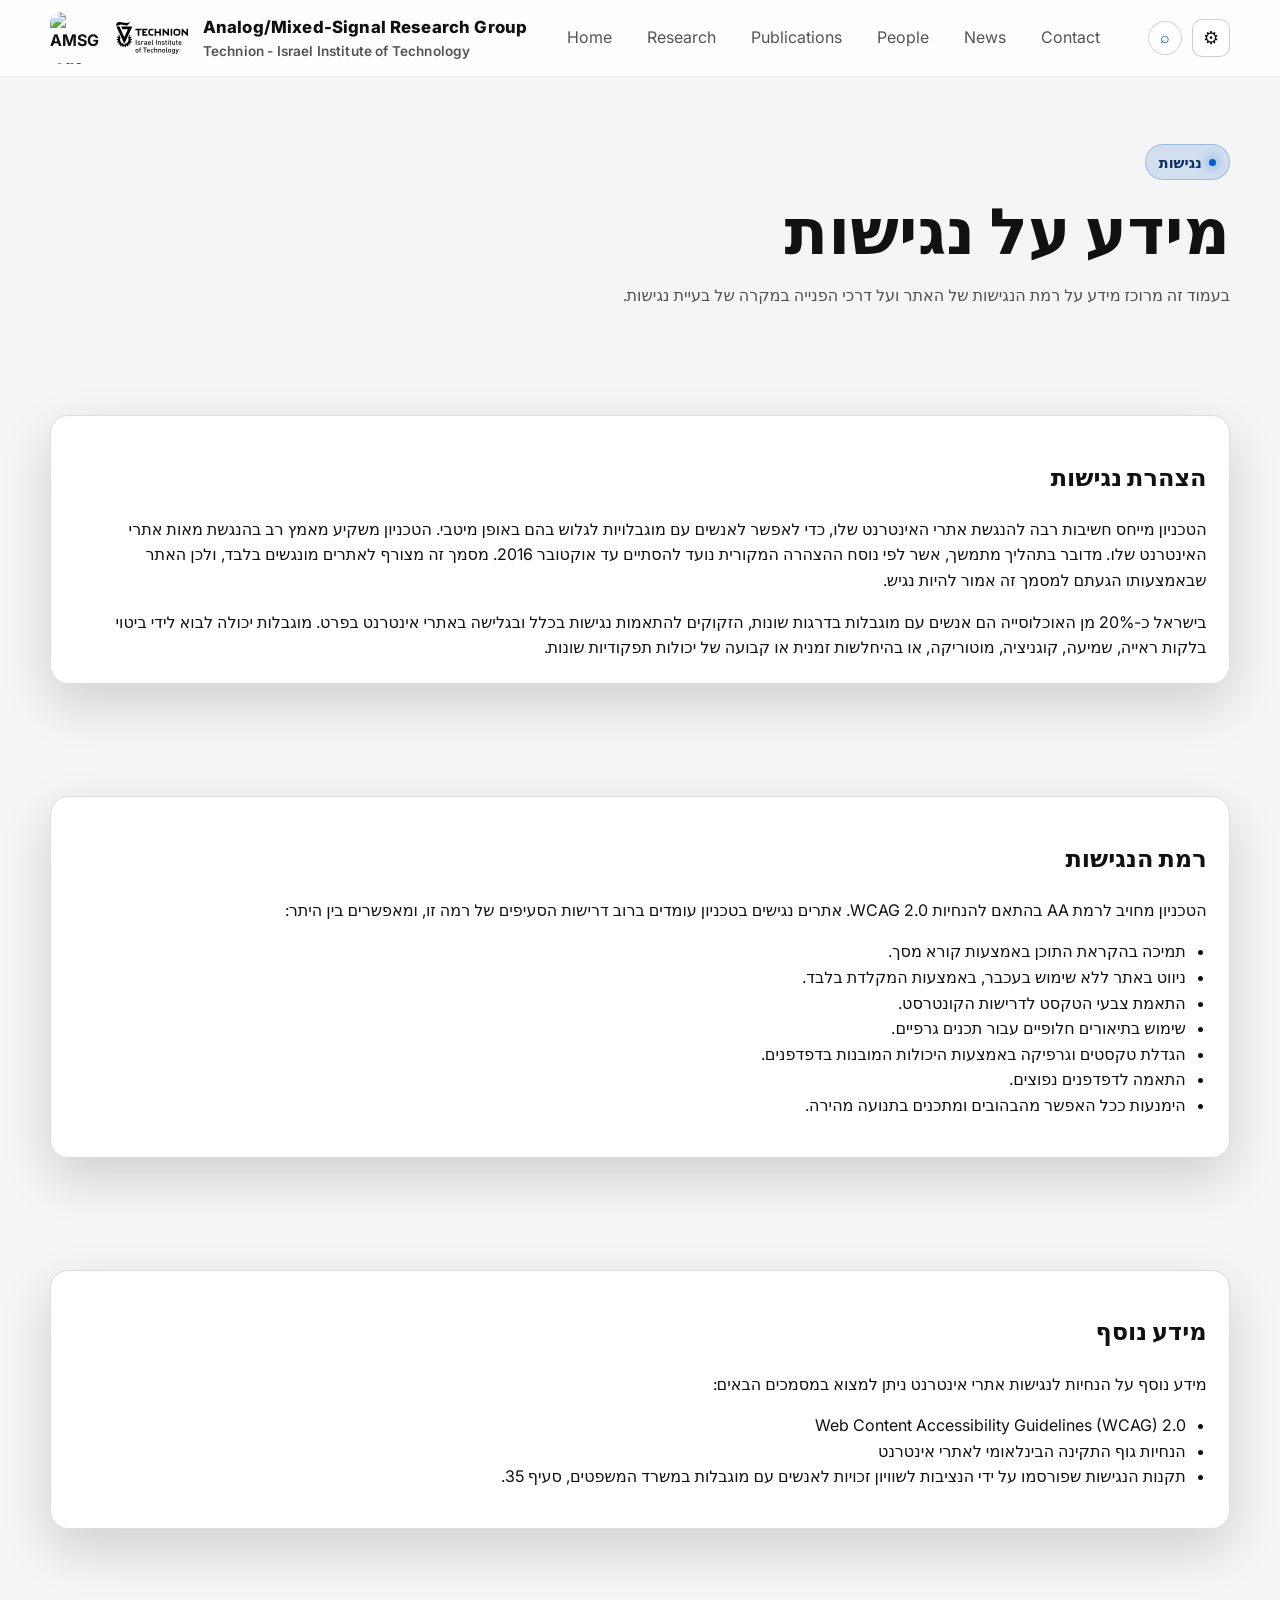
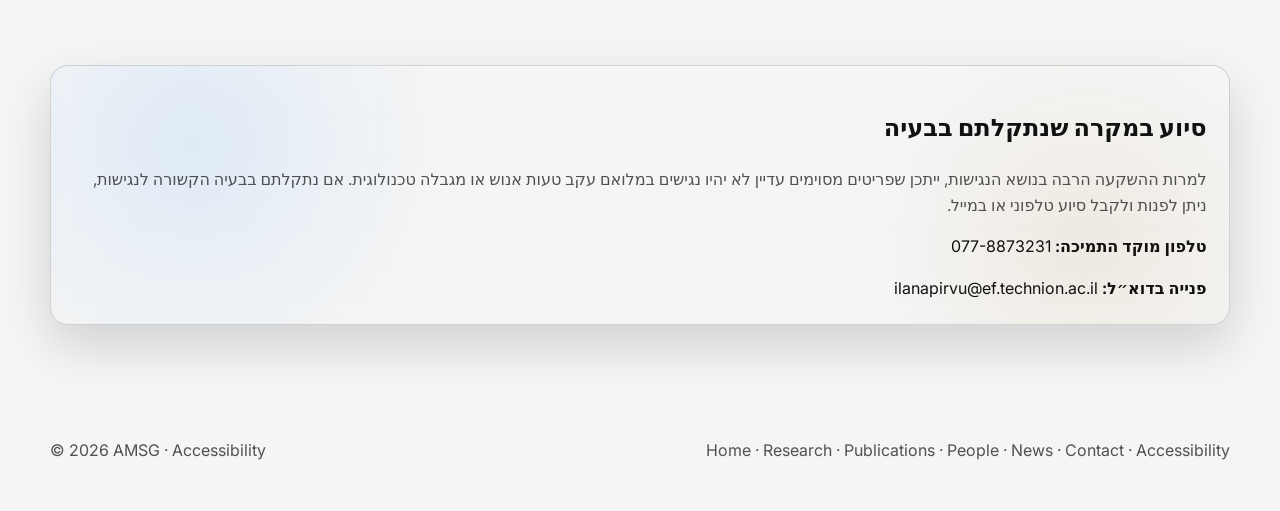
==== accessibility-information.html @ e4f06ca8 "Add accessibility page and improve site search" ====
<!DOCTYPE html>
<html lang="he">
<head>
  <meta charset="UTF-8" />
  <meta name="viewport" content="width=device-width, initial-scale=1.0" />
  <title>מידע על נגישות | AMSG</title>
  <link rel="preconnect" href="https://fonts.googleapis.com">
  <link rel="preconnect" href="https://fonts.gstatic.com" crossorigin>
  <link href="https://fonts.googleapis.com/css2?family=Inter:wght@400;500;600;700;800&display=swap" rel="stylesheet">
  <link rel="stylesheet" href="assets/css/styles.css" />
  <link rel="icon" href="https://ams.net.technion.ac.il/files/2025/11/logo_asmg_2025.png" type="image/png" />
</head>
<body>
  <header class="site-header">
    <div class="container header-inner">
      <a class="brand" href="index.html"><img class="brand-logo" src="https://ams.net.technion.ac.il/files/2025/11/logo_asmg_2025.png" alt="AMSG logo" /><img class="technion-logo" src="assets/img/logo_technion.svg" alt="Technion logo" /><div class="brand-text">Analog/Mixed-Signal Research Group <span>Technion - Israel Institute of Technology</span></div></a>
      <button class="nav-toggle" aria-label="Open menu">☰</button>
      <nav class="site-nav"><ul><li><a href="index.html">Home</a></li><li><a href="research.html">Research</a></li><li><a href="publications.html">Publications</a></li><li><a href="people.html">People</a></li><li><a href="news.html">News</a></li><li><a href="contact.html">Contact</a></li></ul></nav>
      <div class="header-tools" aria-label="Site tools">
        <div class="site-search-desktop">
          <button class="site-search-toggle" type="button" data-search-toggle aria-expanded="false" aria-label="Open search"><span aria-hidden="true">⌕</span></button>
          <form class="site-search site-search--desktop" data-site-search-form role="search" hidden>
            <label class="sr-only">Search site</label>
            <input class="site-search-input" name="q" type="search" placeholder="Search site" autocomplete="off" />
            <button class="site-search-btn" type="submit" aria-label="Search"><span aria-hidden="true">⌕</span></button>
          </form>
        </div>
        <form class="site-search site-search--mobile" data-site-search-form role="search" hidden>
          <label class="sr-only">Search site</label>
          <input class="site-search-input" name="q" type="search" placeholder="Search site" autocomplete="off" />
          <button class="site-search-btn" type="submit" aria-label="Search"><span aria-hidden="true">⌕</span></button>
        </form>
        <div class="a11y-settings" aria-label="Accessibility settings">
          <button id="a11y-settings-toggle" class="a11y-settings-btn" aria-expanded="false" aria-controls="a11y-settings-panel" aria-label="Open accessibility options">⚙</button>
          <div id="a11y-settings-panel" class="a11y-settings-panel" hidden>
            <div class="a11y-setting-group">
              <span class="a11y-setting-label">Font size</span>
              <button type="button" data-a11y-font="increase">A+</button>
              <button type="button" data-a11y-font="reset">A</button>
              <button type="button" data-a11y-font="decrease">A−</button>
            </div>
            <div class="a11y-setting-group">
              <span class="a11y-setting-label">Theme</span>
              <button id="a11y-theme-toggle" type="button" aria-pressed="false">Dark/Light</button>
            </div>
          </div>
        </div>
      </div>
    </div>
  </header>

  <main class="rtl-page">
    <section class="page-hero">
      <div class="container">
        <div class="eyebrow reveal is-visible">נגישות</div>
        <h1 class="section-title reveal is-visible" style="font-size:clamp(2.4rem,5vw,4rem);">מידע על נגישות</h1>
        <p class="reveal is-visible">בעמוד זה מרוכז מידע על רמת הנגישות של האתר ועל דרכי הפנייה במקרה של בעיית נגישות.</p>
      </div>
    </section>

    <section class="section compact">
      <div class="container">
        <article class="card reveal">
          <h2>הצהרת נגישות</h2>
          <p>הטכניון מייחס חשיבות רבה להנגשת אתרי האינטרנט שלו, כדי לאפשר לאנשים עם מוגבלויות לגלוש בהם באופן מיטבי. הטכניון משקיע מאמץ רב בהנגשת מאות אתרי האינטרנט שלו. מדובר בתהליך מתמשך, אשר לפי נוסח ההצהרה המקורית נועד להסתיים עד אוקטובר 2016. מסמך זה מצורף לאתרים מונגשים בלבד, ולכן האתר שבאמצעותו הגעתם למסמך זה אמור להיות נגיש.</p>
          <p>בישראל כ-20% מן האוכלוסייה הם אנשים עם מוגבלות בדרגות שונות, הזקוקים להתאמות נגישות בכלל ובגלישה באתרי אינטרנט בפרט. מוגבלות יכולה לבוא לידי ביטוי בלקות ראייה, שמיעה, קוגניציה, מוטוריקה, או בהיחלשות זמנית או קבועה של יכולות תפקודיות שונות.</p>
        </article>
      </div>
    </section>

    <section class="section compact">
      <div class="container">
        <article class="card reveal delay-1">
          <h2>רמת הנגישות</h2>
          <p>הטכניון מחויב לרמת AA בהתאם להנחיות WCAG 2.0. אתרים נגישים בטכניון עומדים ברוב דרישות הסעיפים של רמה זו, ומאפשרים בין היתר:</p>
          <ul>
            <li>תמיכה בהקראת התוכן באמצעות קורא מסך.</li>
            <li>ניווט באתר ללא שימוש בעכבר, באמצעות המקלדת בלבד.</li>
            <li>התאמת צבעי הטקסט לדרישות הקונטרסט.</li>
            <li>שימוש בתיאורים חלופיים עבור תכנים גרפיים.</li>
            <li>הגדלת טקסטים וגרפיקה באמצעות היכולות המובנות בדפדפנים.</li>
            <li>התאמה לדפדפנים נפוצים.</li>
            <li>הימנעות ככל האפשר מהבהובים ומתכנים בתנועה מהירה.</li>
          </ul>
        </article>
      </div>
    </section>

    <section class="section compact">
      <div class="container">
        <article class="card reveal delay-2">
          <h2>מידע נוסף</h2>
          <p>מידע נוסף על הנחיות לנגישות אתרי אינטרנט ניתן למצוא במסמכים הבאים:</p>
          <ul>
            <li><a href="https://www.w3.org/TR/WCAG20/" target="_blank" rel="noopener">Web Content Accessibility Guidelines (WCAG) 2.0</a></li>
            <li><a href="https://www.w3.org/WAI/standards-guidelines/wcag/" target="_blank" rel="noopener">הנחיות גוף התקינה הבינלאומי לאתרי אינטרנט</a></li>
            <li>תקנות הנגישות שפורסמו על ידי הנציבות לשוויון זכויות לאנשים עם מוגבלות במשרד המשפטים, סעיף 35.</li>
          </ul>
        </article>
      </div>
    </section>

    <section class="section">
      <div class="container">
        <article class="card cta reveal delay-3">
          <h2>סיוע במקרה שנתקלתם בבעיה</h2>
          <p class="section-lead" style="margin-bottom:1rem;">למרות ההשקעה הרבה בנושא הנגישות, ייתכן שפריטים מסוימים עדיין לא יהיו נגישים במלואם עקב טעות אנוש או מגבלה טכנולוגית. אם נתקלתם בבעיה הקשורה לנגישות, ניתן לפנות ולקבל סיוע טלפוני או במייל.</p>
          <p><strong>טלפון מוקד התמיכה:</strong> <a href="tel:0778873231">077-8873231</a></p>
          <p><strong>פנייה בדוא״ל:</strong> <a href="mailto:ilanapirvu@ef.technion.ac.il">ilanapirvu@ef.technion.ac.il</a></p>
        </article>
      </div>
    </section>
  </main>

  <footer class="footer"><div class="container footer-grid"><div>© <span id="year"></span> AMSG · Accessibility</div><div><a href="index.html">Home</a> · <a href="research.html">Research</a> · <a href="publications.html">Publications</a> · <a href="people.html">People</a> · <a href="news.html">News</a> · <a href="contact.html">Contact</a> · <a href="accessibility-information.html">Accessibility</a></div></div></footer>
  <script src="assets/js/main.js"></script>
</body>
</html>
---- assets/css/styles.css ----
:root {
  --bg: #f5f5f5;
  --bg-soft: #e8e8e8;
  --panel: rgba(255,255,255,0.95);
  --panel-strong: rgba(255,255,255,0.98);
  --text: #111;
  --muted: rgba(17,17,17,0.72);
  --line: rgba(17,17,17,0.14);
  --accent: #005fcc;
  --accent-2: #c7a46b;
  --accent-3: #89f0d7;
  --shadow: 0 20px 50px rgba(0,0,0,0.15);
  --radius: 18px;
  --radius-sm: 12px;
  --max: 1180px;
  --font-scale: 1;
}

* { box-sizing: border-box; }
html { scroll-behavior: smooth; }
.sr-only {
  position: absolute;
  width: 1px;
  height: 1px;
  padding: 0;
  margin: -1px;
  overflow: hidden;
  clip: rect(0, 0, 0, 0);
  white-space: nowrap;
  border: 0;
}
body {
  margin: 0;
  font-family: Inter, ui-sans-serif, system-ui, -apple-system, BlinkMacSystemFont, "Segoe UI", sans-serif;
  background: var(--bg);
  color: var(--text);
  line-height: 1.6;
  font-size: calc(100% * var(--font-scale));
}

body.a11y-large-font { --font-scale: 1.25; }
body.a11y-high-contrast {
  --bg: #000;
  --bg-soft: #050506;
  --panel: rgba(255,255,255,0.15);
  --panel-strong: rgba(255,255,255,0.2);
  --text: #f2f7ff;
  --muted: rgba(242,247,255,0.72);
  --line: rgba(255,255,255,0.14);
  --accent: #74b7ff;
  --accent-2: #c7a46b;
  --accent-3: #89f0d7;
  --shadow: 0 20px 50px rgba(0,0,0,0.35);
}
body.a11y-high-contrast .site-header {
  background: rgba(7, 16, 27, 0.7);
  border-bottom-color: rgba(255,255,255,0.07);
}
body.a11y-high-contrast .card,
body.a11y-high-contrast .modal-card,
body.a11y-high-contrast .hero-visual,
body.a11y-high-contrast .team-carousel-frame,
body.a11y-high-contrast .carousel-frame {
  background: linear-gradient(180deg, rgba(255,255,255,0.06), rgba(255,255,255,0.04));
  border-color: rgba(255,255,255,0.14);
  box-shadow: 0 20px 50px rgba(0,0,0,0.35);
}
body.a11y-high-contrast .modal-card {
  background: #1a1a1a;
}
body.a11y-high-contrast .eyebrow {
  background: rgba(116,183,255,0.08);
  border-color: rgba(116,183,255,0.16);
  color: #cfe4ff;
}
body.a11y-high-contrast .brand-text span,
body.a11y-high-contrast .role,
body.a11y-high-contrast .pub-item .venue,
body.a11y-high-contrast .footer a {
  color: #f2f7ff;
}
body.a11y-high-contrast .site-nav a {
  color: rgba(242,247,255,0.72);
}
body.a11y-high-contrast .site-nav a:hover,
body.a11y-high-contrast .site-nav a.active {
  color: #f2f7ff;
  background: rgba(255,255,255,0.06);
}
body.a11y-high-contrast .site-search {
  background: rgba(255,255,255,0.08);
  border-color: rgba(255,255,255,0.16);
}
body.a11y-high-contrast .site-search:focus-within {
  border-color: rgba(116,183,255,0.4);
  box-shadow: 0 0 0 3px rgba(116,183,255,0.16);
}
body.a11y-high-contrast .site-search-btn {
  background: rgba(116,183,255,0.18);
  color: #cfe4ff;
}
body.a11y-high-contrast .site-search-toggle {
  background: rgba(255,255,255,0.08);
  border-color: rgba(255,255,255,0.18);
  color: #cfe4ff;
}
body.a11y-high-contrast .site-search-results {
  background: rgba(10,18,28,0.96);
  border-color: rgba(255,255,255,0.16);
  box-shadow: 0 18px 44px rgba(0,0,0,0.45);
}
body.a11y-high-contrast .site-search-results-meta,
body.a11y-high-contrast .site-search-results-empty,
body.a11y-high-contrast .site-search-result-page {
  color: rgba(242,247,255,0.72);
}
body.a11y-high-contrast .site-search-result {
  border-top-color: rgba(255,255,255,0.08);
}
body.a11y-high-contrast .site-search-result:hover,
body.a11y-high-contrast .site-search-result:focus-visible {
  background: rgba(116,183,255,0.12);
}
body.a11y-high-contrast .site-search-result-title {
  color: #f2f7ff;
}
body.a11y-high-contrast .site-search-result-snippet {
  color: rgba(242,247,255,0.78);
}
body.a11y-high-contrast .hero-slideshow-button,
body.a11y-high-contrast .carousel-button {
  background: rgba(255,255,255,0.12);
  border-color: rgba(255,255,255,0.2);
  color: #ffffff;
}
body.a11y-high-contrast .hero-slideshow-button:hover,
body.a11y-high-contrast .carousel-button:hover {
  background: rgba(255,255,255,0.2);
}

:focus-visible {
  outline: 3px solid var(--accent);
  outline-offset: 3px;
}

a { color: inherit; text-decoration: none; }
img { max-width: 100%; display: block; }

.container { width: min(calc(100% - 2rem), var(--max)); margin: 0 auto; }
.section { padding: 5rem 0; position: relative; }
.section.compact { padding: 3.5rem 0; }
.section-title { font-size: clamp(1.8rem, 3vw, 2.8rem); line-height: 1.1; margin: 0 0 0.75rem; }
.section-lead { max-width: 760px; color: var(--muted); margin: 0 0 2.25rem; }
.eyebrow {
  display: inline-flex; align-items: center; gap: 0.45rem;
  padding: 0.34rem 0.82rem; border-radius: 999px;
  background: rgba(0,95,204,0.14); border: 1px solid rgba(0,95,204,0.28);
  color: #0c2f5f; font-size: 0.9rem; font-weight: 600; margin-bottom: 1rem;
}
.eyebrow::before { content: ""; width: 7px; height: 7px; border-radius: 50%; background: var(--accent); box-shadow: 0 0 12px var(--accent); }

.grid { display: grid; gap: 1.3rem; }
.grid-2 { grid-template-columns: repeat(2, minmax(0, 1fr)); }
.grid-3 { grid-template-columns: repeat(3, minmax(0, 1fr)); }
.grid-4 { grid-template-columns: repeat(4, minmax(0, 1fr)); }

.card {
  background: var(--panel);
  border: 1px solid var(--line);
  border-radius: var(--radius);
  padding: 1.4rem;
  box-shadow: var(--shadow);
  backdrop-filter: blur(10px);
  transition: transform 180ms ease, box-shadow 180ms ease, border-color 180ms ease;
}
.card:hover {
  transform: translateY(-4px);
  box-shadow: 0 28px 60px rgba(0,0,0,0.45);
  border-color: rgba(255,255,255,0.25);
}
.card[data-topic-id] {
  cursor: pointer;
}
.card[data-news-id] {
  cursor: pointer;
}
.card h3, .card h4 { margin-top: 0; margin-bottom: 0.5rem; }
.card p:last-child { margin-bottom: 0; }

.site-header {
  position: sticky; top: 0; z-index: 40;
  background: rgba(255, 255, 255, 0.9);
  backdrop-filter: blur(18px);
  border-bottom: 1px solid rgba(17,17,17,0.07);
}
.header-inner {
  display: flex; align-items: center; justify-content: flex-start;
  min-height: 76px; gap: 1rem;
}
.brand {
  display: flex; align-items: center; gap: 0.9rem; font-weight: 700; letter-spacing: 0.01em;
}
.brand-mark {
  width: 42px; height: 42px; border-radius: 12px;
  background:
    linear-gradient(145deg, rgba(116,183,255,0.35), rgba(199,164,107,0.16)),
    rgba(255,255,255,0.08);
  border: 1px solid rgba(255,255,255,0.18);
  display: grid; place-items: center; position: relative; overflow: hidden;
}
.brand-logo {
  width: 52px;
  height: 52px;
  border-radius: 12px;
  object-fit: cover;
  display: block;
}
.brand-mark::before,
.brand-mark::after {
  content: ""; position: absolute; inset: 8px;
  border: 1px solid rgba(255,255,255,0.2); border-radius: 8px;
}
.brand-mark::after { inset: 15px; }
.brand-text { font-size: 1.05rem; font-weight: 800; }
.brand-text span { display: block; font-size: 0.85rem; font-weight: 600; color: var(--muted); }

@media (max-width: 880px) {
  .brand-text { display: none; }
}

.technion-logo {
  width: 72px;
  height: 40px;
  object-fit: contain;
  display: block;
  flex: 0 0 auto;
}

body.a11y-high-contrast .technion-logo {
  color: #ffffff;
}

.a11y-settings {
  position: relative;
  display: flex;
  align-items: flex-start;
  flex-direction: column;
  gap: 0.4rem;
  z-index: 20;
}
.a11y-settings--collapsed .a11y-settings-panel {
  display: none;
}
.a11y-settings-btn {
  display: inline-flex;
  align-items: center;
  justify-content: center;
  width: 38px;
  height: 38px;
  border-radius: 10px;
  border: 1px solid rgba(17,17,17,0.2);
  background: rgba(255,255,255,0.9);
  color: var(--text);
  font-size: 1.1rem;
  cursor: pointer;
}
.a11y-settings-btn:hover,
.a11y-settings-btn:focus-visible {
  background: rgba(116,183,255,0.18);
  border-color: rgba(116,183,255,0.35);
}

.a11y-settings-handle {
  display: none;
}

.a11y-settings-panel {
  position: absolute;
  top: calc(100% + 0.25rem);
  right: 0;
  min-width: 260px;
  max-width: min(320px, calc(100vw - 2rem));
  background: var(--panel);
  border: 1px solid rgba(17,17,17,0.25);
  border-radius: 14px;
  box-shadow: 0 8px 26px rgba(0,0,0,0.3);
  padding: 0.75rem;
  z-index: 120;
  display: none;
}
.a11y-settings-panel.open {
  display: block;
}
.a11y-settings-hide {
  position: absolute;
  top: 0.4rem;
  left: 0.4rem;
  border: none;
  background: transparent;
  color: var(--text);
  cursor: pointer;
  font-size: 1rem;
  opacity: 0.85;
}
.a11y-settings-hide:hover,
.a11y-settings-hide:focus-visible {
  opacity: 1;
}
.a11y-settings-panel .a11y-setting-group {
  margin-bottom: 0.8rem;
}
.a11y-settings-panel .a11y-setting-group {
  margin-bottom: 0.8rem;
}
.a11y-settings-panel .a11y-setting-group:last-child {
  margin-bottom: 0;
}
.a11y-settings-panel .a11y-setting-label {
  display: block;
  margin-bottom: 0.35rem;
  color: var(--muted);
  font-size: 0.8rem;
  text-transform: uppercase;
  letter-spacing: 0.1em;
}
.a11y-settings-panel button {
  margin-right: 0.35rem;
  margin-bottom: 0.35rem;
  padding: 0.45rem 0.65rem;
  border-radius: 8px;
  border: 1px solid rgba(17,17,17,0.18);
  background: rgba(17,17,17,0.08);
  color: var(--text);
  font-size: 0.85rem;
  cursor: pointer;
}
.a11y-settings-panel button[aria-pressed="true"] {
  background: rgba(0,95,204,0.25);
  border-color: rgba(0,95,204,0.35);
}

.a11y-controls {
  display: flex;
  gap: 0.45rem;
  align-items: center;
}
.a11y-controls--fixed {
  position: fixed;
  top: 1rem;
  right: 1rem;
  flex-direction: column;
  padding: 0.5rem;
  background: rgba(255, 255, 255, 0.92);
  border-radius: 18px;
  border: 1px solid rgba(17, 17, 17, 0.18);
  z-index: 100;
}
body.a11y-high-contrast .a11y-controls--fixed {
  background: rgba(0, 0, 0, 0.45);
  border-color: rgba(255, 255, 255, 0.14);
}
@media (max-width: 760px) {
  .a11y-controls--fixed {
    right: auto;
    left: 1rem;
    top: auto;
    bottom: 1rem;
    z-index: 30;
  }
}
.a11y-controls .a11y-btn {
  display: inline-flex;
  align-items: center;
  justify-content: center;
  width: 38px;
  height: 38px;
  border-radius: 12px;
  border: 1px solid rgba(17,17,17,0.18);
  background: rgba(17,17,17,0.08);
  color: #111;
  font-size: 0.95rem;
  cursor: pointer;
}
.a11y-controls .a11y-btn[aria-pressed="true"] {
  background: rgba(0,95,204,0.18);
  border-color: rgba(0,95,204,0.35);
}
body.a11y-high-contrast .a11y-controls .a11y-btn {
  background: rgba(255,255,255,0.08);
  border-color: rgba(255,255,255,0.18);
  color: #f2f7ff;
}
body.a11y-high-contrast .a11y-controls .a11y-btn[aria-pressed="true"] {
  background: rgba(116,183,255,0.18);
  border-color: rgba(116,183,255,0.35);
}

.nav-toggle { display: none; }
.site-nav { margin-left: auto; }
.header-tools {
  display: flex;
  align-items: center;
  gap: 0.65rem;
  margin-left: 1rem;
  position: relative;
}
.site-search-desktop {
  position: relative;
}
.site-search {
  display: flex;
  align-items: center;
  gap: 0.45rem;
  position: relative;
  padding: 0.35rem 0.4rem 0.35rem 0.8rem;
  border-radius: 999px;
  border: 1px solid rgba(17,17,17,0.14);
  background: rgba(255,255,255,0.88);
  box-shadow: 0 10px 24px rgba(17,17,17,0.06);
}
.site-search[hidden] {
  display: none !important;
}
.site-search--desktop {
  position: absolute;
  top: calc(100% + 0.45rem);
  right: 0;
  min-width: min(18rem, 28vw);
  z-index: 30;
}
.site-search--mobile {
  display: none;
  min-width: min(20rem, 30vw);
}
.site-search:focus-within {
  border-color: rgba(0,95,204,0.4);
  box-shadow: 0 0 0 3px rgba(0,95,204,0.12);
}
.site-search-input {
  width: 100%;
  min-width: 0;
  border: none;
  background: transparent;
  color: var(--text);
  font: inherit;
  outline: none;
}
.site-search-input::placeholder {
  color: var(--muted);
}
.site-search-results {
  position: absolute;
  top: calc(100% + 0.55rem);
  left: 0;
  right: 0;
  max-height: min(26rem, 70vh);
  overflow-y: auto;
  background: rgba(255,255,255,0.98);
  border: 1px solid rgba(17,17,17,0.12);
  border-radius: 18px;
  box-shadow: 0 18px 44px rgba(17,17,17,0.14);
  padding: 0.4rem 0;
  z-index: 50;
}
.site-search-results[hidden] {
  display: none !important;
}
.site-search-results-meta,
.site-search-results-empty {
  padding: 0.45rem 0.95rem 0.6rem;
  color: var(--muted);
  font-size: 0.82rem;
}
.site-search-result {
  display: block;
  padding: 0.7rem 0.95rem;
  border-top: 1px solid rgba(17,17,17,0.06);
}
.site-search-result:first-of-type {
  border-top: none;
}
.site-search-result:hover,
.site-search-result:focus-visible {
  background: rgba(0,95,204,0.08);
}
.site-search-result-page {
  color: var(--muted);
  font-size: 0.74rem;
  font-weight: 700;
  letter-spacing: 0.06em;
  text-transform: uppercase;
}
.site-search-result-title {
  color: var(--text);
  font-size: 0.98rem;
  font-weight: 700;
  line-height: 1.3;
  margin-top: 0.18rem;
}
.site-search-result-snippet {
  color: var(--muted);
  font-size: 0.88rem;
  line-height: 1.45;
  margin-top: 0.28rem;
}
.site-search-toggle,
.site-search-btn {
  display: inline-flex;
  align-items: center;
  justify-content: center;
  width: 34px;
  height: 34px;
  border-radius: 999px;
  border: none;
  background: rgba(0,95,204,0.12);
  color: #004dd4;
  cursor: pointer;
  font-size: 1rem;
}
.site-search-toggle {
  border: 1px solid rgba(17,17,17,0.18);
  background: rgba(255,255,255,0.9);
}
.site-search-toggle[aria-expanded="true"] {
  background: rgba(0,95,204,0.14);
  border-color: rgba(0,95,204,0.3);
}
.site-search-toggle:hover,
.site-search-toggle:focus-visible,
.site-search-btn:hover,
.site-search-btn:focus-visible {
  background: rgba(0,95,204,0.18);
}
.site-nav ul {
  display: flex; list-style: none; gap: 0.3rem; padding: 0; margin: 0;
}
.site-nav a {
  display: inline-flex; padding: 0.72rem 0.95rem; color: var(--muted); border-radius: 10px; transition: 180ms ease;
}
.site-nav a:hover, .site-nav a.active { color: var(--text); background: rgba(0,0,0,0.06); }

.hero { padding: 6.5rem 0 4rem; overflow: clip; }
.hero-grid { display: grid; grid-template-columns: 1.1fr 0.9fr; gap: 2rem; align-items: center; }
.hero h1 {
  font-size: clamp(2.6rem, 6vw, 4.7rem);
  line-height: 0.96; letter-spacing: -0.04em; margin: 0 0 1rem;
}
.hero p { font-size: 1.08rem; color: var(--muted); max-width: 660px; }
.hero-actions { display: flex; flex-wrap: wrap; gap: 0.9rem; margin-top: 1.6rem; }
.publication-nav { display: flex; flex-wrap: wrap; gap: 0.8rem; margin-bottom: 1.4rem; }
.publication-nav--center {
  justify-content: center;
}
.btn {
  display: inline-flex; align-items: center; justify-content: center; gap: 0.55rem;
  padding: 0.92rem 1.18rem; border-radius: 12px; font-weight: 600;
  border: 1px solid rgba(255,255,255,0.12); transition: transform 180ms ease, background 180ms ease, border-color 180ms ease;
}
.btn:hover { transform: translateY(-2px); }
.btn-primary { background: linear-gradient(135deg, rgba(116,183,255,0.22), rgba(116,183,255,0.08)); border-color: rgba(116,183,255,0.25); }
.btn-secondary { background: linear-gradient(135deg, rgba(116,183,255,0.22), rgba(116,183,255,0.08)); border-color: rgba(116,183,255,0.25); }

.hero-visual {
  position: relative; min-height: 420px; border-radius: 30px; overflow: hidden;
  background: linear-gradient(180deg, rgba(255,255,255,0.04), rgba(255,255,255,0.02));
  border: 1px solid rgba(255,255,255,0.09);
  box-shadow: var(--shadow);
}
.chip-gallery-slideshow {
  min-height: 340px;
  margin-top: 1rem;
}
.slideshow-caption {
  padding: 0.9rem 1rem 0;
  font-size: 1.05rem;
  font-weight: 700;
  color: var(--text);
}
.hero-slides,
.hero-overlay {
  position: absolute;
  inset: 0;
}
.hero-slides {
  z-index: 0;
}
.hero-slide {
  position: absolute;
  inset: 0;
  opacity: 0;
  transition: opacity 500ms ease;
  background-position: center;
  background-repeat: no-repeat;
  background-size: cover;
}
.hero-slide.is-active {
  opacity: 1;
}
.hero-slide::after {
  content: "";
  position: absolute;
  inset: 0;
  background:
    linear-gradient(180deg, rgba(5,10,18,0.2), rgba(5,10,18,0.56)),
    radial-gradient(circle at 52% 42%, rgba(116,183,255,0.18), transparent 23%),
    radial-gradient(circle at 70% 70%, rgba(199,164,107,0.14), transparent 17%);
}
.hero-slide--contain {
  background-size: contain;
  background-color: rgba(6, 12, 20, 0.96);
}
.hero-overlay {
  z-index: 1;
  pointer-events: none;
}
.hero-slideshow-controls {
  position: absolute;
  right: 1rem;
  bottom: 1rem;
  z-index: 2;
  display: flex;
  align-items: center;
  gap: 0.7rem;
}
.hero-slideshow-button,
.hero-slideshow-dot {
  border: 1px solid rgba(255,255,255,0.18);
  background: rgba(7,16,27,0.7);
  color: #ffffff;
}
.hero-slideshow-button {
  width: 42px;
  height: 42px;
  border-radius: 14px;
  display: grid;
  place-items: center;
  font-size: 1.2rem;
  cursor: pointer;
  transition: transform 180ms ease, background 180ms ease, border-color 180ms ease;
}
.hero-slideshow-button:hover {
  transform: translateY(-2px);
  background: rgba(116,183,255,0.18);
  border-color: rgba(116,183,255,0.3);
}
.hero-slideshow-dots {
  display: flex;
  align-items: center;
  gap: 0.45rem;
}
.hero-slideshow-dot {
  width: 10px;
  height: 10px;
  border-radius: 999px;
  padding: 0;
  cursor: pointer;
  transition: transform 180ms ease, background 180ms ease, border-color 180ms ease;
}
.hero-slideshow-dot.is-active {
  transform: scale(1.15);
  background: var(--accent);
  border-color: rgba(116,183,255,0.4);
}
.hero-chip {
  position: absolute; inset: auto 11% 13% 11%; min-height: 240px;
  border-radius: 26px; transform: perspective(1200px) rotateX(58deg) rotateZ(-23deg);
  background:
    linear-gradient(180deg, rgba(255,255,255,0.15), rgba(255,255,255,0.05)),
    radial-gradient(circle at center, rgba(116,183,255,0.13), transparent 60%),
    #0b1626;
  border: 1px solid rgba(255,255,255,0.14);
  overflow: hidden;
}
.hero-chip::before {
  content: ""; position: absolute; inset: 12px;
  background-image:
    linear-gradient(rgba(116,183,255,0.14) 1px, transparent 1px),
    linear-gradient(90deg, rgba(116,183,255,0.14) 1px, transparent 1px);
  background-size: 42px 42px;
  opacity: 0.7;
  border-radius: 20px;
}
.hero-chip::after {
  content: ""; position: absolute; left: 10%; right: 10%; top: 48%; height: 3px;
  background: linear-gradient(90deg, transparent, rgba(137,240,215,0.95), transparent);
  box-shadow: 0 0 20px rgba(137,240,215,0.55);
  animation: pulseLine 3.8s ease-in-out infinite;
}
.hero-orbit, .hero-node { position: absolute; border-radius: 50%; }
.hero-orbit {
  inset: 10% 12%; border: 1px solid rgba(255,255,255,0.08); animation: spin 36s linear infinite;
}
.hero-node {
  width: 14px; height: 14px; background: rgba(116,183,255,0.95); box-shadow: 0 0 18px rgba(116,183,255,0.75);
}
.node-a { top: 15%; left: 16%; animation: floatY 6s ease-in-out infinite; }
.node-b { top: 24%; right: 18%; background: rgba(199,164,107,0.95); box-shadow: 0 0 18px rgba(199,164,107,0.65); animation: floatY 7s ease-in-out infinite reverse; }
.node-c { bottom: 18%; right: 24%; animation: floatY 5.6s ease-in-out infinite; }
.hero-tag {
  position: absolute; padding: 0.55rem 0.8rem; border-radius: 999px; font-size: 0.84rem;
  background: rgba(7,16,27,0.76); border: 1px solid rgba(255,255,255,0.12); color: #d6e8ff;
}
.tag-1 { top: 18%; left: 10%; animation: drift 7s ease-in-out infinite; }
.tag-2 { top: 26%; right: 8%; animation: drift 8s ease-in-out infinite reverse; }
.tag-3 { bottom: 14%; left: 14%; animation: drift 6.5s ease-in-out infinite; }

.kpis {
  margin-top: 2rem;
  grid-template-columns: 1fr 1fr 1.15fr;
}
.kpi { padding: 1.15rem 1.25rem; }
.kpi strong { display: block; font-size: 1.8rem; line-height: 1; margin-bottom: 0.35rem; }
.kpi span { color: var(--muted); font-size: 0.96rem; }

.timeline { position: relative; display: grid; gap: 1rem; }
.timeline::before {
  content: ""; position: absolute; top: 0; bottom: 0; left: 14px; width: 1px; background: rgba(17,17,17,0.16);
}
.timeline-item { position: relative; padding-left: 2.4rem; }
.timeline-item::before {
  content: ""; position: absolute; top: 0.9rem; left: 8px; width: 12px; height: 12px; border-radius: 50%;
  background: var(--accent); box-shadow: 0 0 0 4px rgba(116,183,255,0.12);
}
.meta { color: var(--muted); font-size: 0.95rem; }

.list-clean { list-style: none; padding: 0; margin: 0; }
.list-clean li { padding: 0.8rem 0; border-bottom: 1px solid rgba(255,255,255,0.08); }
.list-clean li:last-child { border-bottom: 0; }
.project-card { cursor: pointer; }
.project-card h3 { margin-bottom: 0.65rem; }
.project-status {
  margin-bottom: 0.85rem;
}
.project-status::before {
  box-shadow: none;
}
.project-status--open {
  background: rgba(0, 122, 58, 0.18);
  border-color: rgba(0, 122, 58, 0.35);
  color: #0d4f2f;
}
.project-status--open::before {
  background: #008b4d;
}
.project-status--taken {
  background: rgba(160, 120, 55, 0.22);
  border-color: rgba(160, 120, 55, 0.38);
  color: #6a420e;
}
.project-status--taken::before {
  background: #a06f3f;
}
.project-status--closed {
  background: rgba(90, 90, 90, 0.1);
  border-color: rgba(90, 90, 90, 0.25);
  color: #2e2e2e;
}
.project-status--closed::before {
  background: rgba(50, 50, 50, 0.85);
}

.people-card { padding-top: 1.1rem; }

.home-section {
  position: relative;
}
.home-section .container {
  position: relative;
  z-index: 1;
}
.home-section--vision {
  background:
    linear-gradient(180deg, rgba(0,95,204,0.05), rgba(0,95,204,0.02)),
    rgba(255,255,255,0.2);
}
.home-section--highlights {
  background:
    linear-gradient(180deg, rgba(137,240,215,0.08), rgba(116,183,255,0.03)),
    rgba(255,255,255,0.1);
}
.home-section--news {
  background:
    linear-gradient(180deg, rgba(199,164,107,0.08), rgba(199,164,107,0.03)),
    rgba(255,255,255,0.14);
}
.home-section--publications {
  background:
    linear-gradient(180deg, rgba(17,17,17,0.05), rgba(17,17,17,0.015)),
    rgba(255,255,255,0.08);
}
.home-section--cta {
  background:
    linear-gradient(180deg, rgba(116,183,255,0.07), rgba(199,164,107,0.03)),
    rgba(255,255,255,0.12);
}

body.a11y-high-contrast .home-section--vision {
  background:
    linear-gradient(180deg, rgba(116,183,255,0.14), rgba(116,183,255,0.06)),
    rgba(255,255,255,0.03);
}
body.a11y-high-contrast .home-section--highlights {
  background:
    linear-gradient(180deg, rgba(137,240,215,0.12), rgba(116,183,255,0.06)),
    rgba(255,255,255,0.025);
}
body.a11y-high-contrast .home-section--news {
  background:
    linear-gradient(180deg, rgba(199,164,107,0.16), rgba(199,164,107,0.07)),
    rgba(255,255,255,0.025);
}
body.a11y-high-contrast .home-section--publications {
  background:
    linear-gradient(180deg, rgba(255,255,255,0.08), rgba(255,255,255,0.03)),
    rgba(255,255,255,0.015);
}
body.a11y-high-contrast .home-section--cta {
  background:
    linear-gradient(180deg, rgba(116,183,255,0.11), rgba(199,164,107,0.06)),
    rgba(255,255,255,0.02);
}

.people-section {
  position: relative;
}
.people-section .container {
  position: relative;
  z-index: 1;
}
.people-section--pi {
  background:
    linear-gradient(180deg, rgba(0,95,204,0.05), rgba(0,95,204,0.02)),
    rgba(255,255,255,0.22);
}
.people-section--staff {
  background:
    linear-gradient(180deg, rgba(199,164,107,0.08), rgba(199,164,107,0.03)),
    rgba(255,255,255,0.1);
}
.people-section--students {
  background:
    linear-gradient(180deg, rgba(116,183,255,0.07), rgba(137,240,215,0.03)),
    rgba(255,255,255,0.16);
}
.people-section--alumni {
  background:
    linear-gradient(180deg, rgba(17,17,17,0.05), rgba(17,17,17,0.02)),
    rgba(255,255,255,0.06);
}

body.a11y-high-contrast .people-section--pi {
  background:
    linear-gradient(180deg, rgba(116,183,255,0.14), rgba(116,183,255,0.06)),
    rgba(255,255,255,0.03);
}
body.a11y-high-contrast .people-section--staff {
  background:
    linear-gradient(180deg, rgba(199,164,107,0.16), rgba(199,164,107,0.07)),
    rgba(255,255,255,0.025);
}
body.a11y-high-contrast .people-section--students {
  background:
    linear-gradient(180deg, rgba(137,240,215,0.12), rgba(116,183,255,0.06)),
    rgba(255,255,255,0.03);
}
body.a11y-high-contrast .people-section--alumni {
  background:
    linear-gradient(180deg, rgba(255,255,255,0.08), rgba(255,255,255,0.03)),
    rgba(255,255,255,0.015);
}

.people-card[data-person-id] { cursor: pointer; }
.avatar {
  width: 72px; height: 72px; border-radius: 18px;
  background: linear-gradient(145deg, rgba(116,183,255,0.22), rgba(199,164,107,0.16));
  border: 1px solid rgba(255,255,255,0.14);
  display: grid; place-items: center; font-weight: 700; margin-bottom: 0.9rem;
  overflow: hidden;
}

.avatar img {
  width: 100%;
  height: 100%;
  object-fit: cover;
  display: block;
}
.role { color: var(--muted); font-weight: 600; font-size: 0.95rem; }
.person-meta { color: var(--muted); font-size: 0.94rem; }

.pub-item { display: grid; gap: 0.3rem; }
.pub-item .venue { color: var(--muted); font-size: 0.95rem; }
.pub-item .authors { color: var(--muted); font-size: 0.95rem; }
.pub-item .year { color: #002f6c; font-weight: 700; font-size: 0.94rem; }

body.a11y-high-contrast .pub-item .year { color: #a8d7ff; }

.rtl-page {
  direction: rtl;
  text-align: right;
}
.rtl-page p,
.rtl-page li,
.rtl-page h1,
.rtl-page h2,
.rtl-page h3 {
  text-align: right;
}
.rtl-page ul {
  padding-right: 1.3rem;
  padding-left: 0;
}
.rtl-page .section-lead {
  max-width: none;
}

.cta {
  overflow: hidden;
  background:
    radial-gradient(circle at 12% 30%, rgba(116,183,255,0.17), transparent 24%),
    radial-gradient(circle at 88% 70%, rgba(199,164,107,0.14), transparent 20%),
    linear-gradient(180deg, rgba(255,255,255,0.06), rgba(255,255,255,0.03));
}

.footer {
  padding: 2rem 0 3rem; color: var(--muted); border-top: 1px solid rgba(255,255,255,0.08);
}
.footer-grid { display: flex; justify-content: space-between; gap: 1rem; flex-wrap: wrap; }
.footer a { color: var(--muted); }

.reveal {
  --reveal-y: 20px;
  opacity: 0;
  transform: translateY(var(--reveal-y));
  transition: opacity 700ms ease, transform 700ms ease;
}
.reveal.is-visible {
  --reveal-y: 0px;
  opacity: 1;
}
.card.reveal.is-visible:hover {
  transform: translateY(-4px);
}
.delay-1 { transition-delay: 120ms; }
.delay-2 { transition-delay: 220ms; }
.delay-3 { transition-delay: 320ms; }

.table-like { width: 100%; border-collapse: collapse; }
.table-like tr + tr td { border-top: 1px solid rgba(255,255,255,0.08); }
.table-like td { padding: 0.95rem 0.2rem; vertical-align: top; }
.table-like td:first-child { width: 32%; color: #dbe9fb; font-weight: 600; padding-right: 1rem; }
.team-carousel {
  display: grid;
  grid-template-columns: auto 1fr auto;
  gap: 0.75rem;
  align-items: center;
  margin-top: 1.15rem;
}
.team-carousel-track {
  display: grid;
  grid-template-columns: repeat(2, minmax(0, 1fr));
  gap: 0.9rem;
}
.team-carousel-frame {
  position: relative;
  min-height: 260px;
  border-radius: 20px;
  overflow: hidden;
  border: 1px solid rgba(255,255,255,0.12);
  background: rgba(255,255,255,0.04);
}
.team-carousel-image {
  width: 100%;
  height: 220px;
  object-fit: cover;
  display: block;
}
.team-carousel-button {
  width: 42px;
  height: 42px;
  border-radius: 14px;
  border: 1px solid rgba(0,0,0,0.18);
  background: rgba(0,0,0,0.08);
  color: var(--text);
  font-size: 1.2rem;
  display: grid;
  place-items: center;
  cursor: pointer;
  transition: transform 180ms ease, background 180ms ease, border-color 180ms ease;
}
.team-carousel-button:hover {
  transform: translateY(-2px);
  background: rgba(116,183,255,0.18);
  border-color: rgba(116,183,255,0.3);
}
.team-carousel-caption {
  padding: 0.9rem 1rem 1rem;
}
.team-carousel-name {
  display: -webkit-box;
  overflow: hidden;
  font-size: 1.1rem;
  font-weight: 700;
  line-height: 1.3;
  min-height: calc(1.3em * 2);
  color: var(--text);
  -webkit-box-orient: vertical;
  -webkit-line-clamp: 2;
}
.team-carousel-dots {
  display: flex;
  flex-wrap: wrap;
  gap: 0.45rem;
  margin-top: 1rem;
  justify-content: center;
}
.team-carousel-dot {
  width: 10px;
  height: 10px;
  border-radius: 999px;
  padding: 0;
  border: 1px solid rgba(0,0,0,0.18);
  background: rgba(0,0,0,0.08);
  cursor: pointer;
  transition: transform 180ms ease, background 180ms ease, border-color 180ms ease;
}
.team-carousel-dot.is-active {
  transform: scale(1.15);
  background: var(--accent);
  border-color: rgba(116,183,255,0.35);
}
.team-carousel-actions {
  margin-top: 1.1rem;
}

.page-hero { padding: 4.2rem 0 2.2rem; }
.page-hero p { max-width: 760px; color: var(--muted); }

.notice {
  padding: 0.9rem 1rem; border-radius: 12px;
  background: rgba(116,183,255,0.08); border: 1px solid rgba(116,183,255,0.16); color: #d8e7ff;
}

@keyframes pulseLine {
  0%, 100% { opacity: 0.35; transform: translateY(-15px); }
  50% { opacity: 1; transform: translateY(18px); }
}
@keyframes floatY {
  0%, 100% { transform: translateY(0); }
  50% { transform: translateY(-12px); }
}
@keyframes drift {
  0%, 100% { transform: translateY(0) translateX(0); }
  50% { transform: translateY(-8px) translateX(4px); }
}
@keyframes spin {
  from { transform: rotate(0deg); }
  to { transform: rotate(360deg); }
}

@media (max-width: 980px) {
  .hero-grid, .grid-4, .grid-3, .grid-2 { grid-template-columns: 1fr 1fr; }
  .hero-grid { grid-template-columns: 1fr; }
}

@media (max-width: 760px) {
  .header-inner {
    gap: 0.75rem;
    flex-wrap: wrap;
  }
  .brand {
    gap: 0.65rem;
  }
  .brand-logo {
    width: 46px;
    height: 46px;
  }
  .technion-logo {
    width: 62px;
    height: 34px;
  }

  .site-nav {
    position: fixed; inset: 76px 1rem auto 1rem; background: rgba(255,255,255,0.96); border: 1px solid rgba(17,17,17,0.15);
    border-radius: 18px; padding: 4.55rem 0.7rem 0.7rem; transform: translateY(-8px); opacity: 0; pointer-events: none; transition: 180ms ease;
    z-index: 105;
  }
  .site-nav.open { transform: translateY(0); opacity: 1; pointer-events: auto; }
  .site-nav ul { flex-direction: column; }
  .header-tools {
    position: fixed;
    inset: 88px 1.75rem auto 1.75rem;
    margin-left: 0;
    align-items: flex-start;
    opacity: 0;
    pointer-events: none;
    z-index: 106;
  }
  .site-nav.open ~ .header-tools {
    opacity: 1;
    pointer-events: auto;
  }
  .site-search-desktop {
    display: block;
    flex: 0 0 auto;
  }
  .site-search--mobile {
    min-width: 0;
    flex: 1 1 auto;
    background: rgba(255,255,255,0.98);
  }
  .site-search--mobile:not([hidden]) {
    display: flex;
  }
  .site-search-results {
    max-height: min(22rem, 55vh);
  }
  .a11y-settings {
    flex: 0 0 auto;
  }
  .a11y-settings-panel {
    position: fixed;
    top: 8.4rem;
    left: 1rem;
    right: 1rem;
    min-width: 0;
    max-width: none;
  }

  .site-nav a {
    color: #111;
  }
  .site-nav a:hover,
  .site-nav a.active {
    color: #004dd4;
    background: rgba(0,77,204,0.1);
  }
  .nav-toggle {
    margin-left: auto;
    display: inline-flex; align-items: center; justify-content: center; width: 46px; height: 46px;
    background: rgba(255,255,255,0.05); border: 1px solid rgba(255,255,255,0.1); color: var(--text); border-radius: 12px;
  }
  .grid-4, .grid-3, .grid-2 { grid-template-columns: 1fr; }
  .hero { padding-top: 4.8rem; }
  .hero-visual { min-height: 320px; }
  .hero-slideshow-controls {
    right: 0.75rem;
    bottom: 0.75rem;
  }
  .section { padding: 4rem 0; }
  .team-carousel {
    grid-template-columns: 1fr;
  }
  .team-carousel-track {
    grid-template-columns: 1fr;
  }
  .team-carousel-button {
    display: none;
  }
}

/* Modal (pop-up) */
.modal {
  display: none;
  position: fixed; inset: 0;
  z-index: 80;
  align-items: center; justify-content: center;
  background: rgba(0,0,0,0.7);
  padding: 2.5rem 1.2rem;
}
.modal.active { display: flex; }
.modal-card {
  width: min(760px, 95vw);
  background: rgba(255, 255, 255, 0.98);
  border: 1px solid rgba(17,17,17,0.15);
  border-radius: 24px;
  box-shadow: 0 24px 52px rgba(0,0,0,0.24);
  padding: 1.6rem;
  position: relative;
}
.modal-body {
  min-height: 140px;
  color: var(--text);
}
.modal-close {
  position: absolute; top: 0.85rem; right: 0.85rem;
  width: 42px; height: 42px; border-radius: 14px;
  border: 1px solid rgba(0,0,0,0.16);
  background: rgba(0,0,0,0.08);
  color: var(--text); font-size: 1.2rem;
  display: grid; place-items: center; cursor: pointer;
}
.modal-header { display: grid; grid-template-columns: auto 1fr; gap: 1rem; align-items: center; margin-bottom: 1rem; }
.modal-avatar { width: 60px; height: 60px; border-radius: 18px; overflow: hidden; border: 1px solid var(--line); }
.modal-avatar img { width: 100%; height: 100%; object-fit: cover; display: block; }
.modal-name { margin: 0; font-size: 1.4rem; }
.modal-role { color: var(--muted); margin-top: 0.2rem; }
.modal-body { color: var(--text); }
.modal-body p { margin: 0 0 1rem; }
  .modal-contact { margin: 1rem 0 0.5rem; }
  .modal-contact h3 { margin: 0 0 0.3rem; font-size: 0.95rem; color: var(--muted); letter-spacing: 0.02em; text-transform: uppercase; }
  .modal-contact-list { margin: 0; padding-left: 0; color: var(--muted); list-style: none; }
  .modal-contact-list li { display: flex; align-items: center; gap: 0.55rem; margin-bottom: 0.45rem; }
  .modal-contact-list svg { width: 16px; height: 16px; flex-shrink: 0; fill: var(--muted); }
  .modal-body ul { margin: 0; padding-left: 1.2rem; color: var(--muted); }
  .modal-body li { margin-bottom: 0.6rem; }
  .modal-actions { display: flex; flex-wrap: wrap; gap: 0.65rem; margin-top: 1rem; }
  .modal-actions .btn {
    padding: 0.55rem 0.85rem;
    font-size: 0.9rem;
    border-radius: 12px;
  }
  .modal-source-note {
    margin-top: 1rem;
    background: rgba(25, 65, 110, 0.1);
    border: 1px solid rgba(25,65,110,0.24);
    color: #042445;
    padding: 0.7rem 0.9rem;
    border-radius: 10px;
    font-size: 0.9rem;
  }
  body.a11y-high-contrast .modal-source-note {
    background: rgba(255,255,255,0.15);
    border-color: rgba(255,255,255,0.3);
    color: #f8fbff;
  }

/* News modal carousel */
.modal-carousel {
  display: grid;
  grid-template-columns: auto 1fr auto;
  gap: 0.65rem;
  align-items: center;
  margin-bottom: 1.2rem;
}
.modal-carousel[hidden] {
  display: none;
}
.carousel-frame {
  position: relative;
  width: 100%;
  max-height: 260px;
  overflow: hidden;
  border-radius: 16px;
  border: 1px solid rgba(255,255,255,0.12);
  background: rgba(255,255,255,0.04);
  display: grid;
  place-items: center;
}
.carousel-image {
  width: 100%;
  max-height: 260px;
  object-fit: contain;
  display: block;
}
.carousel-button {
  width: 44px;
  height: 44px;
  border-radius: 14px;
  border: 1px solid rgba(0,0,0,0.2);
  background: rgba(0,0,0,0.15);
  color: #ffffff;
  font-size: 1.2rem;
  display: grid;
  place-items: center;
  cursor: pointer;
  transition: transform 180ms ease, background 180ms ease;
}
.carousel-button:hover {
  transform: translateY(-2px);
  background: rgba(0,0,0,0.25);
}
.carousel-button:disabled {
  opacity: 0.45;
  cursor: default;
}
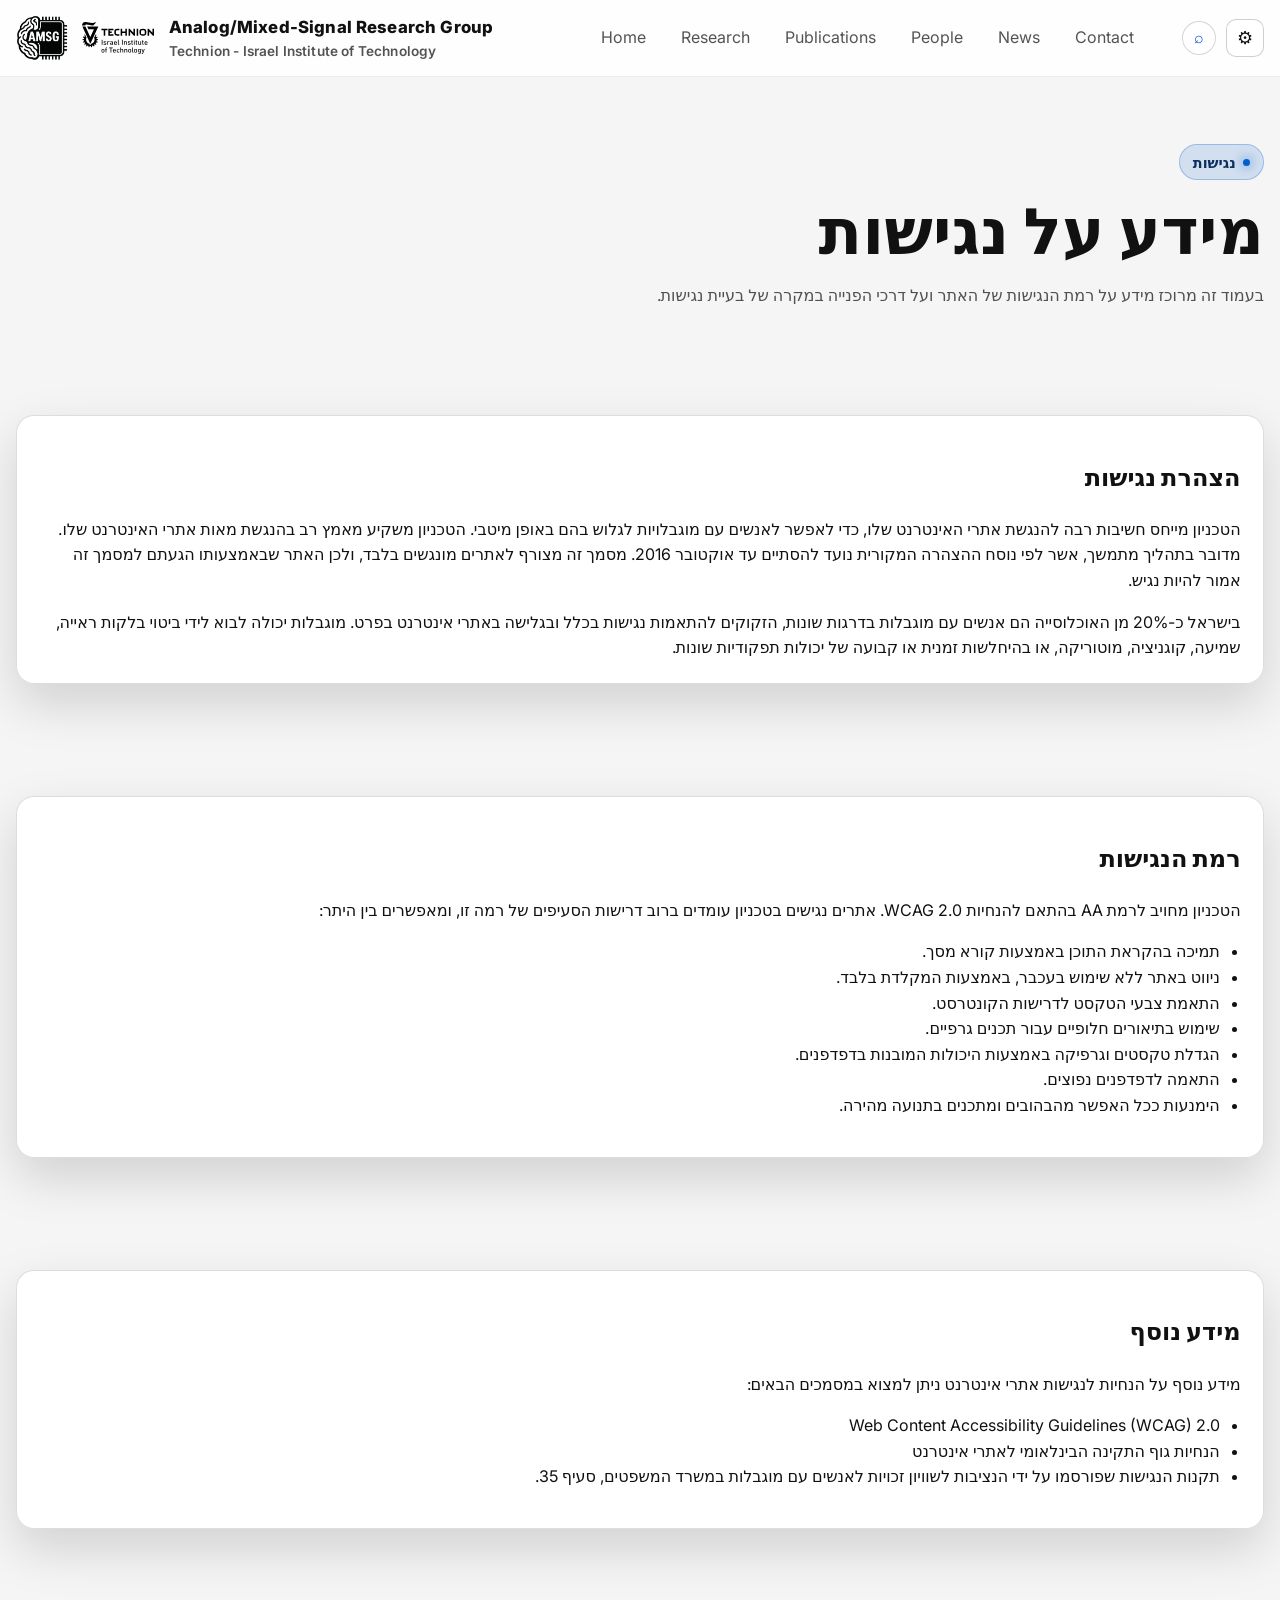
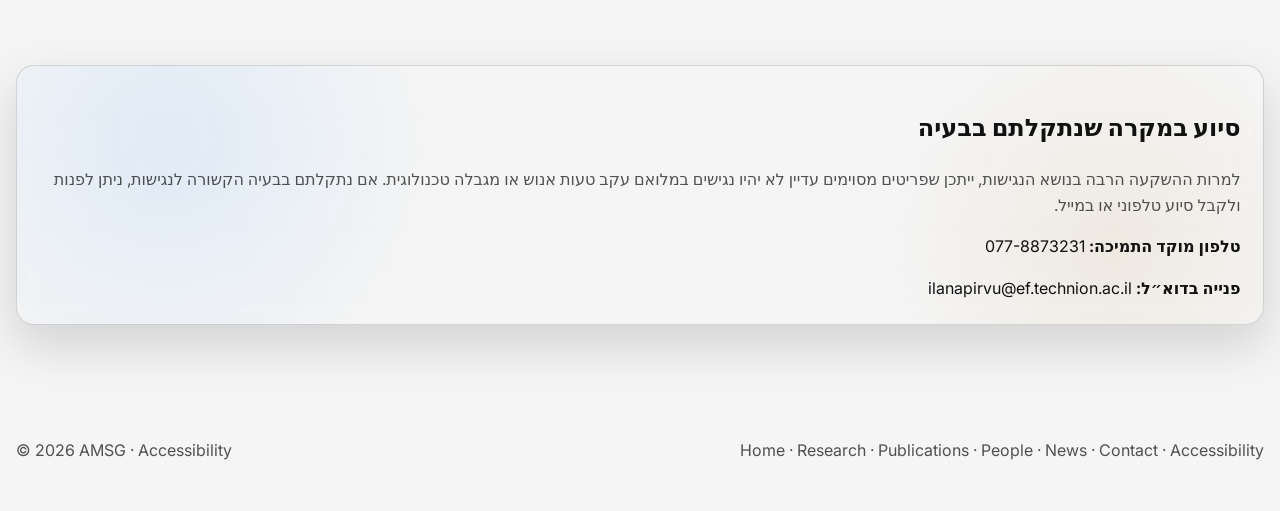
==== commit 89cb45c1: "Widen desktop layout, refresh hero, add Maysam and Premsagar, add news and preprints Layout: - Raise" ====
--- a/accessibility-information.html
+++ b/accessibility-information.html
@@ -1,6 +1,7 @@
 <!DOCTYPE html>
 <html lang="he">
 <head>
+  <script>document.documentElement.classList.add('js');</script>
   <meta charset="UTF-8" />
   <meta name="viewport" content="width=device-width, initial-scale=1.0" />
   <title>מידע על נגישות | AMSG</title>
@@ -8,12 +9,12 @@
   <link rel="preconnect" href="https://fonts.gstatic.com" crossorigin>
   <link href="https://fonts.googleapis.com/css2?family=Inter:wght@400;500;600;700;800&display=swap" rel="stylesheet">
   <link rel="stylesheet" href="assets/css/styles.css" />
-  <link rel="icon" href="https://ams.net.technion.ac.il/files/2025/11/logo_asmg_2025.png" type="image/png" />
+  <link rel="icon" href="assets/img/logo_asmg_2025.png" type="image/png" />
 </head>
 <body>
   <header class="site-header">
     <div class="container header-inner">
-      <a class="brand" href="index.html"><img class="brand-logo" src="https://ams.net.technion.ac.il/files/2025/11/logo_asmg_2025.png" alt="AMSG logo" /><img class="technion-logo" src="assets/img/logo_technion.svg" alt="Technion logo" /><div class="brand-text">Analog/Mixed-Signal Research Group <span>Technion - Israel Institute of Technology</span></div></a>
+      <a class="brand" href="index.html"><img class="brand-logo" src="assets/img/logo_asmg_2025.png" alt="AMSG logo" /><img class="technion-logo" src="assets/img/logo_technion.svg" alt="Technion logo" /><div class="brand-text">Analog/Mixed-Signal Research Group <span>Technion - Israel Institute of Technology</span></div></a>
       <button class="nav-toggle" aria-label="Open menu">☰</button>
       <nav class="site-nav"><ul><li><a href="index.html">Home</a></li><li><a href="research.html">Research</a></li><li><a href="publications.html">Publications</a></li><li><a href="people.html">People</a></li><li><a href="news.html">News</a></li><li><a href="contact.html">Contact</a></li></ul></nav>
       <div class="header-tools" aria-label="Site tools">
--- a/assets/css/styles.css
+++ b/assets/css/styles.css
@@ -12,7 +12,7 @@
   --shadow: 0 20px 50px rgba(0,0,0,0.15);
   --radius: 18px;
   --radius-sm: 12px;
-  --max: 1180px;
+  --max: 1440px;
   --font-scale: 1;
 }
 
@@ -150,7 +150,7 @@
 .section { padding: 5rem 0; position: relative; }
 .section.compact { padding: 3.5rem 0; }
 .section-title { font-size: clamp(1.8rem, 3vw, 2.8rem); line-height: 1.1; margin: 0 0 0.75rem; }
-.section-lead { max-width: 760px; color: var(--muted); margin: 0 0 2.25rem; }
+.section-lead { max-width: 72ch; color: var(--muted); margin: 0 0 2.25rem; }
 .eyebrow {
   display: inline-flex; align-items: center; gap: 0.45rem;
   padding: 0.34rem 0.82rem; border-radius: 999px;
@@ -540,12 +540,12 @@
 .site-nav a:hover, .site-nav a.active { color: var(--text); background: rgba(0,0,0,0.06); }
 
 .hero { padding: 6.5rem 0 4rem; overflow: clip; }
-.hero-grid { display: grid; grid-template-columns: 1.1fr 0.9fr; gap: 2rem; align-items: center; }
+.hero-grid { display: grid; grid-template-columns: 1.15fr 0.85fr; gap: 2.4rem; align-items: center; }
 .hero h1 {
   font-size: clamp(2.6rem, 6vw, 4.7rem);
   line-height: 0.96; letter-spacing: -0.04em; margin: 0 0 1rem;
 }
-.hero p { font-size: 1.08rem; color: var(--muted); max-width: 660px; }
+.hero p { font-size: 1.08rem; color: var(--muted); max-width: 62ch; }
 .hero-actions { display: flex; flex-wrap: wrap; gap: 0.9rem; margin-top: 1.6rem; }
 .publication-nav { display: flex; flex-wrap: wrap; gap: 0.8rem; margin-bottom: 1.4rem; }
 .publication-nav--center {
@@ -565,6 +565,11 @@
   background: linear-gradient(180deg, rgba(255,255,255,0.04), rgba(255,255,255,0.02));
   border: 1px solid rgba(255,255,255,0.09);
   box-shadow: var(--shadow);
+}
+/* Home hero only: keep a stable 3:2 frame so the slides don't jump.
+   Scoped to .hero because research.html reuses .hero-visual full-width. */
+.hero .hero-visual {
+  aspect-ratio: 3 / 2;
 }
 .chip-gallery-slideshow {
   min-height: 340px;
@@ -600,14 +605,17 @@
   content: "";
   position: absolute;
   inset: 0;
-  background:
-    linear-gradient(180deg, rgba(5,10,18,0.2), rgba(5,10,18,0.56)),
-    radial-gradient(circle at 52% 42%, rgba(116,183,255,0.18), transparent 23%),
-    radial-gradient(circle at 70% 70%, rgba(199,164,107,0.14), transparent 17%);
+  background: none;
 }
 .hero-slide--contain {
   background-size: contain;
-  background-color: rgba(6, 12, 20, 0.96);
+  background-color: transparent;
+}
+/* Die micrographs carry scale bars and block labels at the very edge, so they
+   must be shown whole rather than cropped to fill the frame. */
+.hero-slide--figure {
+  background-size: contain;
+  background-color: #0b1626;
 }
 .hero-overlay {
   z-index: 1;
@@ -706,11 +714,12 @@
 
 .kpis {
   margin-top: 2rem;
-  grid-template-columns: 1fr 1fr 1.15fr;
+  grid-template-columns: repeat(3, minmax(0, 1fr));
+  align-items: stretch;
 }
 .kpi { padding: 1.15rem 1.25rem; }
-.kpi strong { display: block; font-size: 1.8rem; line-height: 1; margin-bottom: 0.35rem; }
-.kpi span { color: var(--muted); font-size: 0.96rem; }
+.kpi strong { display: block; font-size: 1.12rem; line-height: 1.25; letter-spacing: -0.01em; margin-bottom: 0.45rem; }
+.kpi span { color: var(--muted); font-size: 0.94rem; }
 
 .timeline { position: relative; display: grid; gap: 1rem; }
 .timeline::before {
@@ -871,7 +880,7 @@
 
 .people-card[data-person-id] { cursor: pointer; }
 .avatar {
-  width: 72px; height: 72px; border-radius: 18px;
+  width: 96px; height: 96px; border-radius: 20px;
   background: linear-gradient(145deg, rgba(116,183,255,0.22), rgba(199,164,107,0.16));
   border: 1px solid rgba(255,255,255,0.14);
   display: grid; place-items: center; font-weight: 700; margin-bottom: 0.9rem;
@@ -882,6 +891,7 @@
   width: 100%;
   height: 100%;
   object-fit: cover;
+  object-position: center 22%;
   display: block;
 }
 .role { color: var(--muted); font-weight: 600; font-size: 0.95rem; }
@@ -933,6 +943,25 @@
   transform: translateY(var(--reveal-y));
   transition: opacity 700ms ease, transform 700ms ease;
 }
+/* Content must never be permanently hidden: if scripting is off, the
+   IntersectionObserver never runs and .is-visible is never added. */
+html:not(.js) .reveal {
+  opacity: 1;
+  transform: none;
+  transition: none;
+}
+@media print {
+  .reveal { opacity: 1 !important; transform: none !important; }
+}
+@media (prefers-reduced-motion: reduce) {
+  .reveal { transition-duration: 1ms; transform: none; }
+  html { scroll-behavior: auto; }
+  *, *::before, *::after {
+    animation-duration: 1ms !important;
+    animation-iteration-count: 1 !important;
+    transition-duration: 1ms !important;
+  }
+}
 .reveal.is-visible {
   --reveal-y: 0px;
   opacity: 1;
@@ -943,6 +972,12 @@
 .delay-1 { transition-delay: 120ms; }
 .delay-2 { transition-delay: 220ms; }
 .delay-3 { transition-delay: 320ms; }
+.delay-4 { transition-delay: 400ms; }
+.delay-5 { transition-delay: 470ms; }
+.delay-6 { transition-delay: 530ms; }
+.delay-7 { transition-delay: 580ms; }
+.delay-8 { transition-delay: 620ms; }
+.delay-9 { transition-delay: 650ms; }
 
 .table-like { width: 100%; border-collapse: collapse; }
 .table-like tr + tr td { border-top: 1px solid rgba(255,255,255,0.08); }
@@ -962,16 +997,20 @@
 }
 .team-carousel-frame {
   position: relative;
-  min-height: 260px;
+  display: flex;
+  flex-direction: column;
   border-radius: 20px;
   overflow: hidden;
-  border: 1px solid rgba(255,255,255,0.12);
+  border: 1px solid var(--line);
   background: rgba(255,255,255,0.04);
 }
 .team-carousel-image {
   width: 100%;
-  height: 220px;
+  aspect-ratio: 1 / 1;
+  height: auto;
   object-fit: cover;
+  object-position: center 22%;
+  background: linear-gradient(145deg, rgba(0,95,204,0.10), rgba(199,164,107,0.08));
   display: block;
 }
 .team-carousel-button {
@@ -1062,7 +1101,10 @@
   .hero-grid { grid-template-columns: 1fr; }
 }
 
-@media (max-width: 760px) {
+/* Header collapses to the hamburger at 900px, not 760px: between those widths
+   the full nav plus the brand and tools overflowed the container and caused
+   horizontal page scroll on tablets. */
+@media (max-width: 980px) {
   .header-inner {
     gap: 0.75rem;
     flex-wrap: wrap;
@@ -1139,6 +1181,9 @@
     display: inline-flex; align-items: center; justify-content: center; width: 46px; height: 46px;
     background: rgba(255,255,255,0.05); border: 1px solid rgba(255,255,255,0.1); color: var(--text); border-radius: 12px;
   }
+}
+
+@media (max-width: 760px) {
   .grid-4, .grid-3, .grid-2 { grid-template-columns: 1fr; }
   .hero { padding-top: 4.8rem; }
   .hero-visual { min-height: 320px; }
@@ -1166,16 +1211,21 @@
   align-items: center; justify-content: center;
   background: rgba(0,0,0,0.7);
   padding: 2.5rem 1.2rem;
+  overflow-y: auto;
+  -webkit-overflow-scrolling: touch;
 }
 .modal.active { display: flex; }
 .modal-card {
   width: min(760px, 95vw);
+  max-height: calc(100vh - 5rem);
+  max-height: calc(100dvh - 5rem);
   background: rgba(255, 255, 255, 0.98);
   border: 1px solid rgba(17,17,17,0.15);
   border-radius: 24px;
   box-shadow: 0 24px 52px rgba(0,0,0,0.24);
   padding: 1.6rem;
   position: relative;
+  overflow-y: auto;
 }
 .modal-body {
   min-height: 140px;
@@ -1192,6 +1242,7 @@
 .modal-header { display: grid; grid-template-columns: auto 1fr; gap: 1rem; align-items: center; margin-bottom: 1rem; }
 .modal-avatar { width: 60px; height: 60px; border-radius: 18px; overflow: hidden; border: 1px solid var(--line); }
 .modal-avatar img { width: 100%; height: 100%; object-fit: cover; display: block; }
+.modal-avatar img[src*="IMG_9649.jpeg"] { object-position: 50% 62%; }
 .modal-name { margin: 0; font-size: 1.4rem; }
 .modal-role { color: var(--muted); margin-top: 0.2rem; }
 .modal-body { color: var(--text); }
@@ -1273,3 +1324,70 @@
   opacity: 0.45;
   cursor: default;
 }
+
+.back-to-top {
+  position: fixed;
+  right: 1rem;
+  bottom: 1rem;
+  width: 46px;
+  height: 46px;
+  border-radius: 14px;
+  border: 1px solid rgba(17,17,17,0.2);
+  background: rgba(255,255,255,0.92);
+  color: var(--text);
+  box-shadow: 0 10px 24px rgba(17,17,17,0.18);
+  display: grid;
+  place-items: center;
+  font-size: 1.15rem;
+  cursor: pointer;
+  z-index: 120;
+  opacity: 0;
+  transform: translateY(8px);
+  pointer-events: none;
+  transition: opacity 180ms ease, transform 180ms ease, background 180ms ease, border-color 180ms ease;
+}
+
+.back-to-top.is-visible {
+  opacity: 1;
+  transform: translateY(0);
+  pointer-events: auto;
+}
+
+.back-to-top:hover,
+.back-to-top:focus-visible {
+  background: rgba(116,183,255,0.2);
+  border-color: rgba(116,183,255,0.35);
+}
+
+body.a11y-high-contrast .back-to-top {
+  background: rgba(7,16,27,0.85);
+  border-color: rgba(255,255,255,0.24);
+  color: #f2f7ff;
+}
+
+@media (max-width: 700px) {
+  .modal {
+    align-items: flex-start;
+    padding: 0.75rem;
+  }
+
+  .modal-card {
+    width: 100%;
+    max-height: calc(100vh - 1.5rem);
+    max-height: calc(100dvh - 1.5rem);
+    padding: 1rem 0.9rem;
+    border-radius: 18px;
+  }
+
+  .modal-close {
+    top: 0.5rem;
+    right: 0.5rem;
+    width: 38px;
+    height: 38px;
+  }
+
+  .back-to-top {
+    right: 0.8rem;
+    bottom: 0.8rem;
+  }
+}
